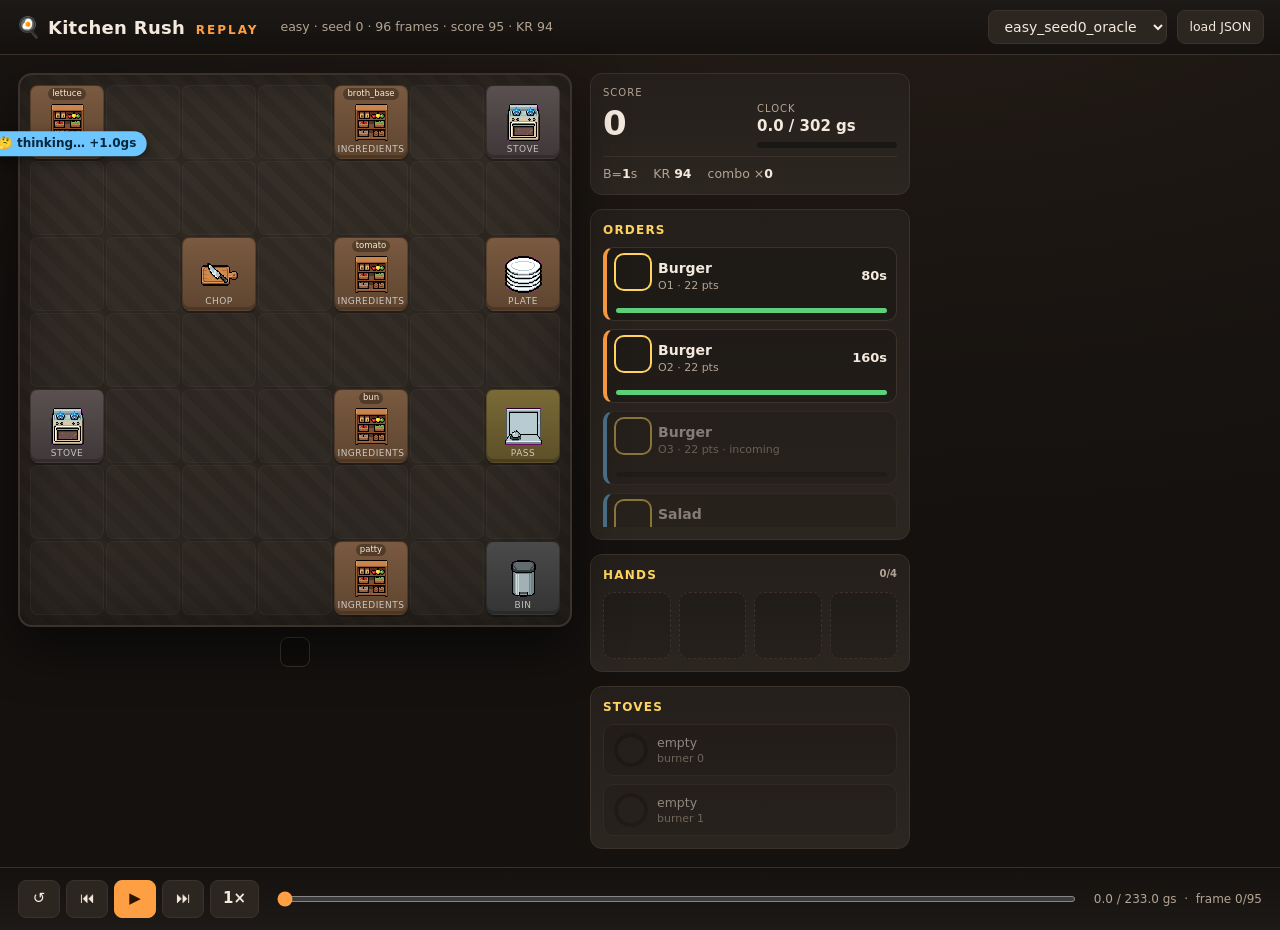
==== ui/index.html @ b2f9cc04 "Add pixel-art replay viewer + per-action recorder Recorder (engine/runner/report/cli): - opt-in per-" ====
<!DOCTYPE html>
<html lang="en">
<head>
<meta charset="utf-8" />
<meta name="viewport" content="width=device-width, initial-scale=1" />
<title>Kitchen Rush — Replay</title>
<link rel="stylesheet" href="styles.css" />
</head>
<body>
<div id="app">
  <!-- Top bar -------------------------------------------------------------- -->
  <header class="topbar">
    <div class="brand"><span class="logo">🍳</span> Kitchen&nbsp;Rush <span class="sub">replay</span></div>
    <div class="run-meta" id="runMeta">no run loaded</div>
    <div class="topbar-controls">
      <select id="runSelect" title="built-in replays"></select>
      <label class="filebtn">load JSON<input type="file" id="fileInput" accept=".json,application/json" hidden /></label>
    </div>
  </header>

  <main class="layout">
    <!-- Kitchen grid ----------------------------------------------------- -->
    <section class="stage-wrap">
      <div class="stage" id="stage">
        <div class="grid" id="grid"></div>
        <div class="fx-layer" id="fxLayer"></div>
        <div class="chef" id="chef"></div>
        <div class="think-bubble" id="thinkBubble" hidden>🤔 thinking… <b id="thinkAmt"></b></div>
      </div>
      <div class="caption" id="caption">&nbsp;</div>
    </section>

    <!-- Side panels ------------------------------------------------------ -->
    <aside class="panels">
      <div class="scorecard">
        <div class="score"><span class="k">score</span><b id="score">0</b><span class="delta" id="scoreDelta"></span></div>
        <div class="clockbox">
          <span class="k">clock</span>
          <b><span id="clock">0</span> / <span id="horizon">0</span> gs</b>
          <div class="clockbar"><i id="clockFill"></i></div>
        </div>
        <div class="meta-row">
          <span title="latency budget the deadlines were priced at">B=<b id="bbudget">–</b>s</span>
          <span title="normalized Kitchen Rush score for this run">KR <b id="krVal">–</b></span>
          <span title="combo streak">combo ×<b id="combo">0</b></span>
        </div>
      </div>

      <div class="panel">
        <h3>Orders</h3>
        <div class="tickets" id="tickets"></div>
      </div>

      <div class="panel">
        <h3>Hands <small id="handsFree"></small></h3>
        <div class="hands" id="hands"></div>
      </div>

      <div class="panel">
        <h3>Stoves</h3>
        <div class="burners" id="burners"></div>
      </div>
    </aside>
  </main>

  <!-- Transport -------------------------------------------------------------- -->
  <footer class="transport">
    <div class="buttons">
      <button id="btnRestart" title="restart (Home)">↺</button>
      <button id="btnStepBack" title="step back one action (←)">⏮</button>
      <button id="btnPlay" class="primary" title="play / pause (space)">▶</button>
      <button id="btnStepFwd" title="step forward one action (→)">⏭</button>
      <button id="btnSpeed" title="cycle speed">1×</button>
    </div>
    <input type="range" id="scrub" class="scrub" min="0" max="1000" value="0" />
    <div class="timelabel"><span id="tNow">0.0</span> / <span id="tEnd">0.0</span> gs &nbsp;·&nbsp; frame <span id="frameIdx">0</span>/<span id="frameTot">0</span></div>
  </footer>
</div>

<script src="sprites.js"></script>
<script src="app.js"></script>
</body>
</html>
---- ui/styles.css ----
/* Kitchen Rush replay — vanilla CSS. Warm "line-cook" theme, data-driven grid. */
:root {
  --bg: #14110f;
  --bg2: #1d1916;
  --panel: #241f1b;
  --panel2: #2c2620;
  --line: #3a322b;
  --ink: #f3e9dd;
  --muted: #b3a493;
  --accent: #ff9f43;     /* warm amber */
  --accent2: #ffd45e;
  --green: #5fd07a;
  --red: #ff6b6b;
  --blue: #6ec6ff;
  --floor: #2a241f;
  --floor2: #322b24;
  --station: #6b4f3a;
  --cell: 64px;          /* set per-run from JS */
  font-synthesis: none;
}

* { box-sizing: border-box; }
html, body { margin: 0; height: 100%; }
body {
  background: radial-gradient(1200px 600px at 70% -10%, #241c16, var(--bg)) fixed;
  color: var(--ink);
  font: 14px/1.4 ui-sans-serif, system-ui, -apple-system, "Segoe UI", Roboto, sans-serif;
}
#app { display: flex; flex-direction: column; min-height: 100vh; }

/* ---- top bar ---- */
.topbar {
  display: flex; align-items: center; gap: 16px;
  padding: 10px 16px; border-bottom: 1px solid var(--line);
  background: linear-gradient(var(--bg2), var(--bg));
}
.brand { font-weight: 800; font-size: 18px; letter-spacing: .3px; }
.brand .logo { font-size: 20px; }
.brand .sub { color: var(--accent); font-weight: 600; font-size: 12px; text-transform: uppercase; letter-spacing: 2px; margin-left: 4px; }
.run-meta { color: var(--muted); font-size: 12.5px; margin-left: 6px; }
.topbar-controls { margin-left: auto; display: flex; gap: 10px; align-items: center; }
select, .filebtn, button {
  background: var(--panel2); color: var(--ink); border: 1px solid var(--line);
  border-radius: 8px; padding: 7px 12px; font: inherit; cursor: pointer;
}
.filebtn { font-size: 12.5px; }
select:hover, .filebtn:hover, button:hover { border-color: var(--accent); }

/* ---- main layout ---- */
.layout { display: flex; gap: 18px; padding: 18px; align-items: flex-start; flex: 1; }
.stage-wrap { display: flex; flex-direction: column; align-items: center; gap: 10px; }
.stage {
  position: relative;
  background:
    repeating-linear-gradient(45deg, #00000018 0 10px, #00000000 10px 20px),
    linear-gradient(var(--floor2), var(--floor));
  border: 2px solid var(--line); border-radius: 14px; padding: 10px;
  box-shadow: 0 20px 50px #0008, inset 0 0 60px #0006;
}
.grid {
  display: grid;
  grid-template-columns: repeat(var(--n), var(--cell));
  grid-template-rows: repeat(var(--n), var(--cell));
  gap: 2px;
}
.tile {
  position: relative; border-radius: 8px;
  display: flex; flex-direction: column; align-items: center; justify-content: center;
  background: #ffffff06; border: 1px solid #ffffff08;
}
.tile.floor { background: #ffffff05; }
.tile.station {
  background: linear-gradient(#7a5a40, #5e4530);
  border: 1px solid #00000040; box-shadow: inset 0 -3px 0 #00000035, 0 2px 0 #00000040;
}
.tile.station.STOVE { background: linear-gradient(#5a5050, #3f3838); }
.tile.station.PASS { background: linear-gradient(#7a6a36, #5c4f28); }
.tile.station.BIN  { background: linear-gradient(#4a4a4a, #343434); }
.tile .kr-icon { font-size: calc(var(--cell) * .5); line-height: 1; }
.tile .label {
  position: absolute; bottom: 2px; font-size: 9px; color: #ffffffb0;
  text-transform: uppercase; letter-spacing: .5px; pointer-events: none;
}
.tile .ing-label {
  position: absolute; top: 2px; font-size: 8.5px; color: #ffe9c9; background: #00000050;
  padding: 0 4px; border-radius: 6px; max-width: 90%; overflow: hidden; text-overflow: ellipsis; white-space: nowrap;
}
.tile.burner-cell .burner-mini {
  position: absolute; inset: auto 3px 3px auto; font-size: 10px;
}

/* chef: outer box is positioned by JS-set transform; inner body does the walk-bob so the two
   transforms never fight. */
.chef {
  position: absolute; width: var(--cell); height: var(--cell); left: 0; top: 0;
  pointer-events: none; transition: transform .08s linear; z-index: 5;
  filter: drop-shadow(0 4px 2px #0007);
}
.chef-body {
  width: 100%; height: 100%; display: flex; align-items: center; justify-content: center;
  font-size: calc(var(--cell) * .62);
}
.chef.walking .chef-body { animation: bob .32s ease-in-out infinite; }
@keyframes bob { 50% { transform: translateY(-4px); } }
.chef-body .kr-icon { width: 100%; height: 100%; display: flex; align-items: center; justify-content: center; }
.chef-body .kr-icon img { width: 100%; height: 100%; object-fit: contain; }

/* held item composited onto the plate the carry-pose chef holds; the plate sits in a different
   spot per facing, so the anchor shifts to land the food on it (tuned against the carry sprites). */
.chef-hold {
  position: absolute; width: 36%; height: 36%;
  z-index: 6; pointer-events: none; filter: drop-shadow(0 2px 1px #0007);
}
.chef-hold .kr-icon { width: 100%; height: 100%; font-size: calc(var(--cell) * .26); }
.chef-hold .kr-icon img { width: 100%; height: 100%; object-fit: contain; }
.chef-hold .state-tag { display: none; }              /* keep the carried item clean at small size */
.chef-hold[data-facing="front"] { left: 54%; top: 34%; }
.chef-hold[data-facing="back"]  { left: 8%;  top: 34%; }
.chef-hold[data-facing="left"]  { left: 44%; top: 42%; }
.chef-hold[data-facing="right"] { left: 50%; top: 42%; }

.think-bubble {
  position: absolute; z-index: 6; background: var(--blue); color: #06283d;
  font-weight: 700; padding: 4px 10px; border-radius: 14px; font-size: 12px;
  box-shadow: 0 4px 12px #0007; transform: translate(-50%, -120%); white-space: nowrap;
  animation: pulse 1s ease-in-out infinite;
}
@keyframes pulse { 50% { transform: translate(-50%, -130%) scale(1.05); } }

.caption {
  min-height: 22px; font-size: 13px; color: var(--muted);
  background: #0003; border: 1px solid var(--line); border-radius: 8px;
  padding: 5px 12px; max-width: 90%; text-align: center;
}
.caption b { color: var(--ink); }
.caption.ok b { color: var(--green); }
.caption.bad { color: #ffb4b4; } .caption.bad b { color: var(--red); }

/* ---- side panels ---- */
.panels { width: 320px; display: flex; flex-direction: column; gap: 14px; }
.panel, .scorecard {
  background: linear-gradient(var(--panel), var(--panel2));
  border: 1px solid var(--line); border-radius: 12px; padding: 12px;
}
.panel h3 { margin: 0 0 8px; font-size: 12px; text-transform: uppercase; letter-spacing: 1.2px; color: var(--accent2); }
.panel h3 small { color: var(--muted); float: right; text-transform: none; letter-spacing: 0; }

.scorecard { display: grid; grid-template-columns: 1fr 1fr; gap: 8px 14px; align-items: end; }
.scorecard .k { display: block; font-size: 10px; text-transform: uppercase; letter-spacing: 1px; color: var(--muted); }
.score b { font-size: 34px; font-weight: 800; }
.score .delta { margin-left: 6px; font-weight: 700; color: var(--green); opacity: 0; }
.score .delta.show { animation: floatup 1s ease-out; }
@keyframes floatup { 0% { opacity: 1; transform: translateY(0); } 100% { opacity: 0; transform: translateY(-14px); } }
.clockbox b { font-size: 15px; font-variant-numeric: tabular-nums; }
.clockbar { height: 6px; background: #0005; border-radius: 4px; margin-top: 5px; overflow: hidden; }
.clockbar i { display: block; height: 100%; width: 0; background: linear-gradient(90deg, var(--accent2), var(--accent)); }
.meta-row { grid-column: 1 / -1; display: flex; gap: 16px; color: var(--muted); font-size: 12.5px; border-top: 1px solid var(--line); padding-top: 8px; }
.meta-row b { color: var(--ink); }

/* tickets */
.tickets { display: flex; flex-direction: column; gap: 8px; max-height: 280px; overflow-y: auto; }
.ticket {
  display: grid; grid-template-columns: auto 1fr auto; gap: 8px; align-items: center;
  background: #0003; border: 1px solid var(--line); border-left: 4px solid var(--muted);
  border-radius: 10px; padding: 7px 9px; transition: opacity .3s, border-color .3s;
}
.ticket .tk-icon { font-size: 30px; }
.ticket .tk-icon .kr-icon { font-size: 30px; }
.ticket .tk-main { min-width: 0; }
.ticket .tk-dish { font-weight: 700; text-transform: capitalize; }
.ticket .tk-id { color: var(--muted); font-size: 11px; }
.ticket .tk-time { text-align: right; font-variant-numeric: tabular-nums; font-weight: 700; font-size: 13px; }
.ticket .timebar { grid-column: 1 / -1; height: 5px; background: #0006; border-radius: 4px; overflow: hidden; margin-top: 2px; }
.ticket .timebar i { display: block; height: 100%; width: 100%; background: var(--green); transition: width .15s linear, background .3s; }
.ticket.pending { opacity: .45; border-left-color: var(--blue); }
.ticket.active { border-left-color: var(--accent); }
.ticket.warn   { border-left-color: var(--accent2); }
.ticket.urgent { border-left-color: var(--red); animation: shake .5s infinite; }
.ticket.served { border-left-color: var(--green); background: #1e3a241a; }
.ticket.served .tk-time::after { content: "✓ served"; color: var(--green); }
.ticket.served .tk-time { font-size: 11px; }
.ticket.expired { opacity: .5; border-left-color: var(--red); }
.ticket.expired .tk-dish { text-decoration: line-through; }
.ticket.expired .tk-time::after { content: "missed"; color: var(--red); }
.ticket.expired .tk-time { font-size: 11px; }
.ticket.served .tk-time, .ticket.expired .tk-time { color: transparent; }
@keyframes shake { 25% { transform: translateX(-2px);} 75% { transform: translateX(2px);} }

/* hands */
.hands { display: grid; grid-template-columns: repeat(4, 1fr); gap: 8px; }
.slot {
  aspect-ratio: 1; border-radius: 10px; border: 1.5px dashed var(--line);
  display: flex; align-items: center; justify-content: center; position: relative;
  background: #0002;
}
.slot.filled { border-style: solid; background: #ffffff08; }
.slot .kr-icon { font-size: 40px; }

/* burners */
.burners { display: flex; flex-direction: column; gap: 8px; }
.burner {
  display: grid; grid-template-columns: auto 1fr auto; gap: 9px; align-items: center;
  background: #0003; border: 1px solid var(--line); border-radius: 10px; padding: 8px 10px;
}
.burner .ring {
  width: 34px; height: 34px; border-radius: 50%;
  background: conic-gradient(var(--accent) 0deg, #0006 0deg);
  display: flex; align-items: center; justify-content: center; position: relative;
}
.burner .ring::after {
  content: ""; position: absolute; inset: 4px; border-radius: 50%; background: var(--panel);
}
.burner .ring .kr-icon { position: relative; z-index: 1; font-size: 16px; }
.burner.free { opacity: .5; }
.burner.ready .ring { background: conic-gradient(var(--green) 360deg, #0006 0deg); animation: pulse2 .8s infinite; }
.burner.burned .ring { background: #3a2222; }
.burner.burned { border-color: var(--red); }
@keyframes pulse2 { 50% { filter: brightness(1.3); } }
.burner .b-main { font-size: 12.5px; }
.burner .b-main .b-state { color: var(--muted); font-size: 11px; }
.burner .b-time { font-variant-numeric: tabular-nums; font-size: 12px; color: var(--muted); }
.burner.ready .b-time { color: var(--green); }
.burner.burned .b-time { color: var(--red); }

/* sprite images size to the container's font-size (so the same rules drive emoji AND sprites),
   and stay crisp when scaled (pixel art). Specific containers (chef) override width below. */
.kr-icon img { width: 1em; height: 1em; object-fit: contain; image-rendering: pixelated; image-rendering: crisp-edges; }

/* state rings on components */
.kr-icon { position: relative; display: inline-flex; align-items: center; justify-content: center; }
.kr-icon.ring-raw,
.kr-icon.ring-chopped,
.kr-icon.ring-cooked,
.kr-icon.ring-burned { border-radius: 50%; padding: 3px; }
.kr-icon.ring-chopped { box-shadow: 0 0 0 2px var(--green); }
.kr-icon.ring-cooked  { box-shadow: 0 0 0 2px var(--accent); }
.kr-icon.ring-burned  { box-shadow: 0 0 0 2px var(--red); filter: grayscale(.6) brightness(.6); }
.kr-icon .state-tag {
  position: absolute; right: -3px; bottom: -3px; font-size: 9px; font-style: normal;
  background: #000a; border-radius: 50%; width: 13px; height: 13px; display: flex;
  align-items: center; justify-content: center; line-height: 1;
}
.kr-icon.is-dish { box-shadow: 0 0 0 2px var(--accent2); border-radius: 8px; padding: 2px; }

/* fx floaters */
.fx-layer { position: absolute; inset: 10px; pointer-events: none; z-index: 7; }
.fx {
  position: absolute; transform: translate(-50%, -50%); font-weight: 800; font-size: 14px;
  text-shadow: 0 2px 6px #000; white-space: nowrap; animation: fxfloat 1.1s ease-out forwards;
}
.fx.good { color: var(--green); } .fx.bad { color: var(--red); }
.fx.info { color: var(--blue); } .fx.warn { color: var(--accent2); }
@keyframes fxfloat { 0% { opacity: 0; transform: translate(-50%, -50%) scale(.6);} 15% { opacity: 1; transform: translate(-50%,-90%) scale(1.1);} 100% { opacity: 0; transform: translate(-50%, -170%) scale(1);} }

/* ---- transport ---- */
.transport {
  display: flex; align-items: center; gap: 16px; padding: 12px 18px;
  border-top: 1px solid var(--line); background: linear-gradient(var(--bg), var(--bg2));
}
.transport .buttons { display: flex; gap: 6px; }
.transport button { width: 42px; height: 38px; padding: 0; font-size: 15px; display: inline-flex; align-items: center; justify-content: center; }
.transport button.primary { background: var(--accent); color: #2a1500; border-color: var(--accent); font-weight: 800; }
#btnSpeed { width: auto; padding: 0 12px; font-weight: 700; }
.scrub { flex: 1; accent-color: var(--accent); height: 6px; }
.timelabel { color: var(--muted); font-size: 12px; font-variant-numeric: tabular-nums; white-space: nowrap; }

@media (max-width: 880px) {
  .layout { flex-direction: column; align-items: center; }
  .panels { width: min(520px, 92vw); }
}
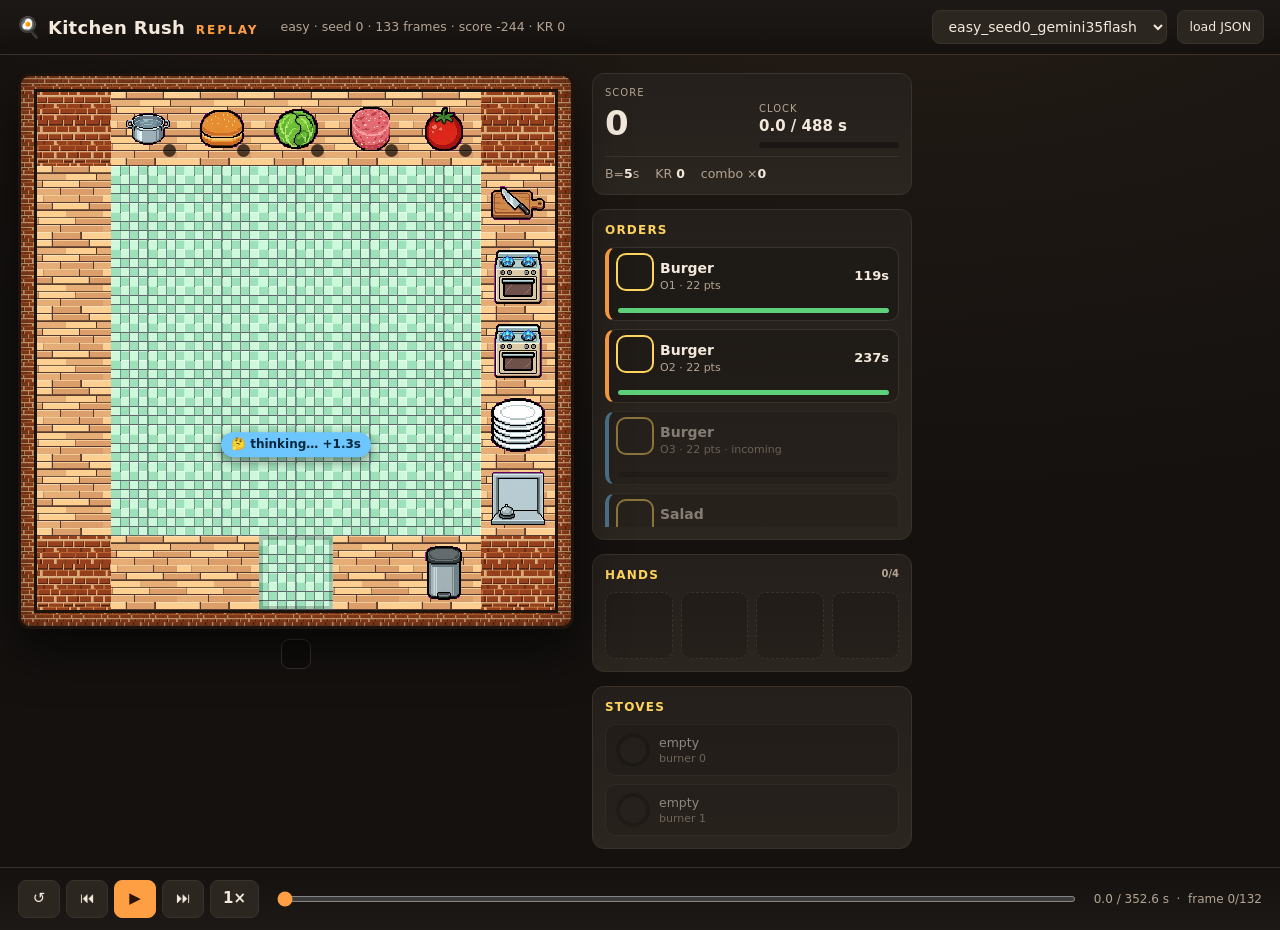
==== commit 1ec6886f: "Fixed kitchen layout, real-time playback, seconds, no-reasoning + replays Gameplay/engine: - procgen" ====
--- a/ui/index.html
+++ b/ui/index.html
@@ -36,7 +36,7 @@
         <div class="score"><span class="k">score</span><b id="score">0</b><span class="delta" id="scoreDelta"></span></div>
         <div class="clockbox">
           <span class="k">clock</span>
-          <b><span id="clock">0</span> / <span id="horizon">0</span> gs</b>
+          <b><span id="clock">0</span> / <span id="horizon">0</span> s</b>
           <div class="clockbar"><i id="clockFill"></i></div>
         </div>
         <div class="meta-row">
@@ -73,7 +73,7 @@
       <button id="btnSpeed" title="cycle speed">1×</button>
     </div>
     <input type="range" id="scrub" class="scrub" min="0" max="1000" value="0" />
-    <div class="timelabel"><span id="tNow">0.0</span> / <span id="tEnd">0.0</span> gs &nbsp;·&nbsp; frame <span id="frameIdx">0</span>/<span id="frameTot">0</span></div>
+    <div class="timelabel"><span id="tNow">0.0</span> / <span id="tEnd">0.0</span> s &nbsp;·&nbsp; frame <span id="frameIdx">0</span>/<span id="frameTot">0</span></div>
   </footer>
 </div>
 
--- a/ui/styles.css
+++ b/ui/styles.css
@@ -51,43 +51,30 @@
 .stage-wrap { display: flex; flex-direction: column; align-items: center; gap: 10px; }
 .stage {
   position: relative;
-  background:
-    repeating-linear-gradient(45deg, #00000018 0 10px, #00000000 10px 20px),
-    linear-gradient(var(--floor2), var(--floor));
-  border: 2px solid var(--line); border-radius: 14px; padding: 10px;
-  box-shadow: 0 20px 50px #0008, inset 0 0 60px #0006;
+  background: #5a3f2c;                 /* brick frame (overridden by the wall tile via JS) */
+  image-rendering: pixelated;
+  border: 3px solid #1c140d; border-radius: 12px; padding: 16px;
+  box-shadow: 0 20px 50px #0009, inset 0 0 40px #0007;
 }
 .grid {
   display: grid;
   grid-template-columns: repeat(var(--n), var(--cell));
   grid-template-rows: repeat(var(--n), var(--cell));
-  gap: 2px;
-}
+  gap: 0;
+  box-shadow: 0 0 0 3px #1c140d;       /* thin wall line where the frame meets the cells */
+}
+/* tiles abut edge-to-edge and use the generated textures (CSS colors are the fallback) */
 .tile {
-  position: relative; border-radius: 8px;
-  display: flex; flex-direction: column; align-items: center; justify-content: center;
-  background: #ffffff06; border: 1px solid #ffffff08;
-}
-.tile.floor { background: #ffffff05; }
-.tile.station {
-  background: linear-gradient(#7a5a40, #5e4530);
-  border: 1px solid #00000040; box-shadow: inset 0 -3px 0 #00000035, 0 2px 0 #00000040;
-}
-.tile.station.STOVE { background: linear-gradient(#5a5050, #3f3838); }
-.tile.station.PASS { background: linear-gradient(#7a6a36, #5c4f28); }
-.tile.station.BIN  { background: linear-gradient(#4a4a4a, #343434); }
-.tile .kr-icon { font-size: calc(var(--cell) * .5); line-height: 1; }
-.tile .label {
-  position: absolute; bottom: 2px; font-size: 9px; color: #ffffffb0;
-  text-transform: uppercase; letter-spacing: .5px; pointer-events: none;
-}
-.tile .ing-label {
-  position: absolute; top: 2px; font-size: 8.5px; color: #ffe9c9; background: #00000050;
-  padding: 0 4px; border-radius: 6px; max-width: 90%; overflow: hidden; text-overflow: ellipsis; white-space: nowrap;
-}
-.tile.burner-cell .burner-mini {
-  position: absolute; inset: auto 3px 3px auto; font-size: 10px;
-}
+  position: relative; display: flex; align-items: center; justify-content: center;
+  background-color: var(--floor); background-size: cover; background-position: center;
+  image-rendering: pixelated;
+}
+.tile.floor   { background-color: #5b6b4a; }
+.tile.counter { background-color: #7a5a3c; }
+.tile.wall    { background-color: #5a3f2c; }
+.tile.door    { background-color: #5b6b4a; box-shadow: inset 0 0 0 4px #00000035; }
+.tile.station .kr-icon { font-size: calc(var(--cell) * .74); line-height: 1; }
+.tile.station.ING .kr-icon { font-size: calc(var(--cell) * .6); }   /* the ingredient on the counter */
 
 /* chef: outer box is positioned by JS-set transform; inner body does the walk-bob so the two
    transforms never fight. */
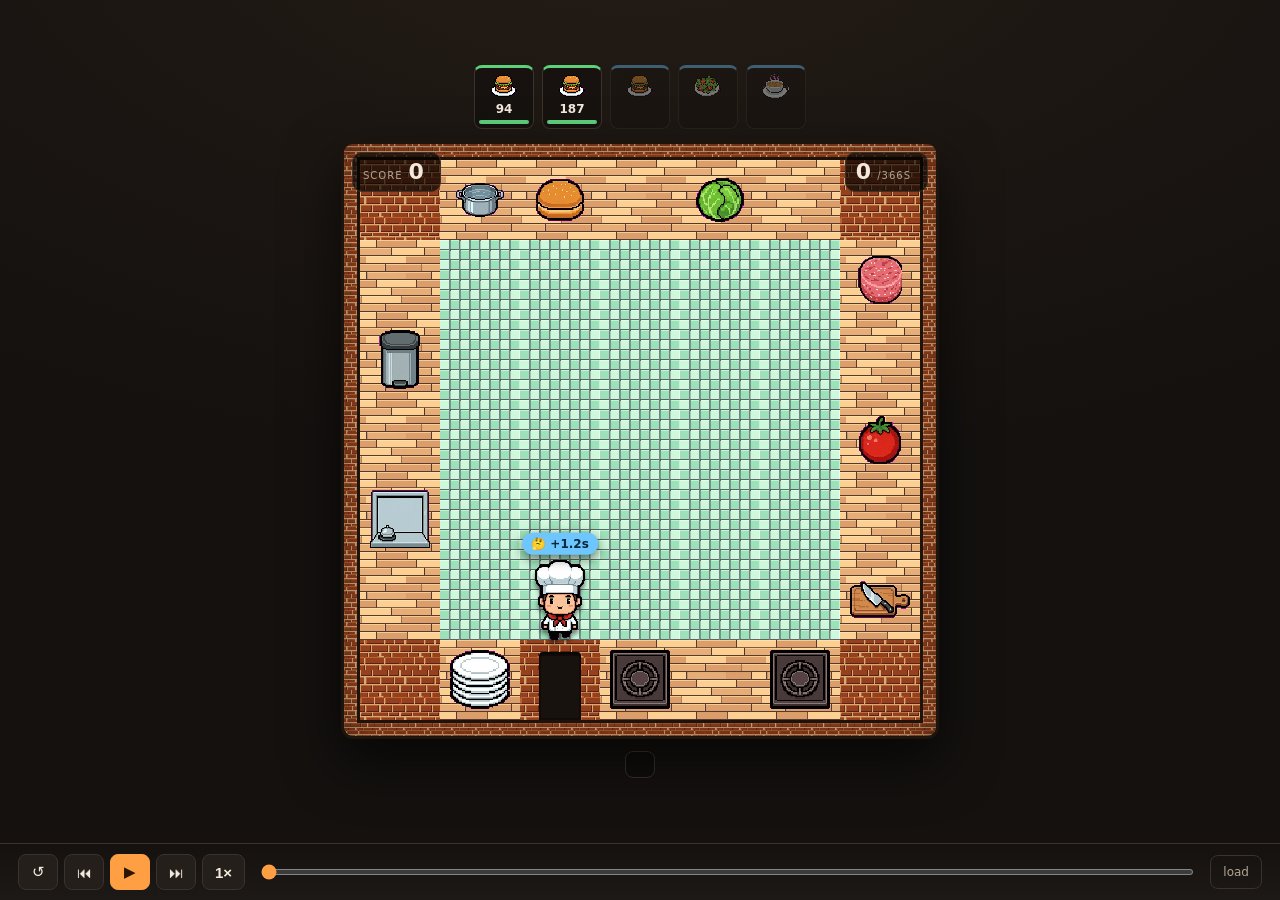
==== commit 7b1cbac8: "UI overhaul: lively kitchen — on-tile cooking, centered HUD, 4x movement Informed by parallel Opus +" ====
--- a/ui/index.html
+++ b/ui/index.html
@@ -4,80 +4,40 @@
 <meta charset="utf-8" />
 <meta name="viewport" content="width=device-width, initial-scale=1" />
 <title>Kitchen Rush — Replay</title>
-<link rel="stylesheet" href="styles.css" />
+<link rel="stylesheet" href="styles.css?v=2" />
 </head>
 <body>
 <div id="app">
-  <!-- Top bar -------------------------------------------------------------- -->
-  <header class="topbar">
-    <div class="brand"><span class="logo">🍳</span> Kitchen&nbsp;Rush <span class="sub">replay</span></div>
-    <div class="run-meta" id="runMeta">no run loaded</div>
-    <div class="topbar-controls">
-      <select id="runSelect" title="built-in replays"></select>
-      <label class="filebtn">load JSON<input type="file" id="fileInput" accept=".json,application/json" hidden /></label>
+  <main class="layout">
+    <!-- compact order rack (tickets at the pass) -->
+    <div class="orders-rack" id="orders"></div>
+
+    <!-- the kitchen, centered; score/time overlaid on its corners -->
+    <div class="stage" id="stage">
+      <div class="hud hud-left"><span class="k">score</span><b id="score">0</b><i class="delta" id="scoreDelta"></i></div>
+      <div class="hud hud-right"><b id="clock">0</b><span class="k">/<span id="horizon">0</span>s</span><i class="combo" id="combo"></i></div>
+      <div class="grid" id="grid"></div>
+      <div class="fx-layer" id="fxLayer"></div>
+      <div class="chef" id="chef"></div>
+      <div class="think-bubble" id="thinkBubble" hidden>🤔 <b id="thinkAmt"></b></div>
     </div>
-  </header>
-
-  <main class="layout">
-    <!-- Kitchen grid ----------------------------------------------------- -->
-    <section class="stage-wrap">
-      <div class="stage" id="stage">
-        <div class="grid" id="grid"></div>
-        <div class="fx-layer" id="fxLayer"></div>
-        <div class="chef" id="chef"></div>
-        <div class="think-bubble" id="thinkBubble" hidden>🤔 thinking… <b id="thinkAmt"></b></div>
-      </div>
-      <div class="caption" id="caption">&nbsp;</div>
-    </section>
-
-    <!-- Side panels ------------------------------------------------------ -->
-    <aside class="panels">
-      <div class="scorecard">
-        <div class="score"><span class="k">score</span><b id="score">0</b><span class="delta" id="scoreDelta"></span></div>
-        <div class="clockbox">
-          <span class="k">clock</span>
-          <b><span id="clock">0</span> / <span id="horizon">0</span> s</b>
-          <div class="clockbar"><i id="clockFill"></i></div>
-        </div>
-        <div class="meta-row">
-          <span title="latency budget the deadlines were priced at">B=<b id="bbudget">–</b>s</span>
-          <span title="normalized Kitchen Rush score for this run">KR <b id="krVal">–</b></span>
-          <span title="combo streak">combo ×<b id="combo">0</b></span>
-        </div>
-      </div>
-
-      <div class="panel">
-        <h3>Orders</h3>
-        <div class="tickets" id="tickets"></div>
-      </div>
-
-      <div class="panel">
-        <h3>Hands <small id="handsFree"></small></h3>
-        <div class="hands" id="hands"></div>
-      </div>
-
-      <div class="panel">
-        <h3>Stoves</h3>
-        <div class="burners" id="burners"></div>
-      </div>
-    </aside>
+    <div class="caption" id="caption">&nbsp;</div>
   </main>
 
-  <!-- Transport -------------------------------------------------------------- -->
   <footer class="transport">
     <div class="buttons">
       <button id="btnRestart" title="restart (Home)">↺</button>
-      <button id="btnStepBack" title="step back one action (←)">⏮</button>
+      <button id="btnStepBack" title="step back (←)">⏮</button>
       <button id="btnPlay" class="primary" title="play / pause (space)">▶</button>
-      <button id="btnStepFwd" title="step forward one action (→)">⏭</button>
+      <button id="btnStepFwd" title="step forward (→)">⏭</button>
       <button id="btnSpeed" title="cycle speed">1×</button>
     </div>
     <input type="range" id="scrub" class="scrub" min="0" max="1000" value="0" />
-    <div class="timelabel"><span id="tNow">0.0</span> / <span id="tEnd">0.0</span> s &nbsp;·&nbsp; frame <span id="frameIdx">0</span>/<span id="frameTot">0</span></div>
+    <label class="filebtn" title="load a replay JSON">load<input type="file" id="fileInput" accept=".json,application/json" hidden /></label>
   </footer>
 </div>
 
-<script src="sprites.js"></script>
-<script src="app.js"></script>
+<script src="sprites.js?v=2"></script>
+<script src="app.js?v=2"></script>
 </body>
 </html>
--- a/ui/styles.css
+++ b/ui/styles.css
@@ -1,257 +1,174 @@
-/* Kitchen Rush replay — vanilla CSS. Warm "line-cook" theme, data-driven grid. */
+/* Kitchen Rush replay — vanilla CSS. Centered walled kitchen; state lives on the board. */
 :root {
-  --bg: #14110f;
-  --bg2: #1d1916;
-  --panel: #241f1b;
-  --panel2: #2c2620;
-  --line: #3a322b;
-  --ink: #f3e9dd;
-  --muted: #b3a493;
-  --accent: #ff9f43;     /* warm amber */
-  --accent2: #ffd45e;
-  --green: #5fd07a;
-  --red: #ff6b6b;
-  --blue: #6ec6ff;
-  --floor: #2a241f;
-  --floor2: #322b24;
-  --station: #6b4f3a;
-  --cell: 64px;          /* set per-run from JS */
+  --bg: #14110f; --bg2: #1d1916; --panel: #241f1b; --line: #3a322b;
+  --ink: #f3e9dd; --muted: #b3a493;
+  --accent: #ff9f43; --accent2: #ffd45e; --green: #5fd07a; --red: #ff6b6b; --blue: #6ec6ff;
+  --floor: #5b6b4a; --cell: 64px;
   font-synthesis: none;
 }
-
 * { box-sizing: border-box; }
 html, body { margin: 0; height: 100%; }
 body {
-  background: radial-gradient(1200px 600px at 70% -10%, #241c16, var(--bg)) fixed;
-  color: var(--ink);
-  font: 14px/1.4 ui-sans-serif, system-ui, -apple-system, "Segoe UI", Roboto, sans-serif;
+  background: radial-gradient(1100px 560px at 50% -10%, #241c16, var(--bg)) fixed;
+  color: var(--ink); font: 14px/1.4 ui-sans-serif, system-ui, -apple-system, "Segoe UI", Roboto, sans-serif;
 }
-#app { display: flex; flex-direction: column; min-height: 100vh; }
+#app { min-height: 100vh; display: flex; flex-direction: column; }
 
-/* ---- top bar ---- */
-.topbar {
-  display: flex; align-items: center; gap: 16px;
-  padding: 10px 16px; border-bottom: 1px solid var(--line);
-  background: linear-gradient(var(--bg2), var(--bg));
+/* centered kitchen column */
+.layout { flex: 1; display: flex; flex-direction: column; align-items: center; justify-content: center; gap: 12px; padding: 18px; }
+
+/* ---- compact order rack ---- */
+.orders-rack { display: flex; gap: 8px; justify-content: center; flex-wrap: wrap; max-width: 70vw; min-height: 56px; }
+.ticket {
+  width: 60px; background: #0004; border: 1px solid var(--line); border-top: 3px solid var(--muted);
+  border-radius: 8px; padding: 5px 4px 4px; display: flex; flex-direction: column; align-items: center; gap: 2px;
+  transition: opacity .3s, border-color .3s;
 }
-.brand { font-weight: 800; font-size: 18px; letter-spacing: .3px; }
-.brand .logo { font-size: 20px; }
-.brand .sub { color: var(--accent); font-weight: 600; font-size: 12px; text-transform: uppercase; letter-spacing: 2px; margin-left: 4px; }
-.run-meta { color: var(--muted); font-size: 12.5px; margin-left: 6px; }
-.topbar-controls { margin-left: auto; display: flex; gap: 10px; align-items: center; }
-select, .filebtn, button {
-  background: var(--panel2); color: var(--ink); border: 1px solid var(--line);
-  border-radius: 8px; padding: 7px 12px; font: inherit; cursor: pointer;
-}
-.filebtn { font-size: 12.5px; }
-select:hover, .filebtn:hover, button:hover { border-color: var(--accent); }
+.ticket .kr-icon { font-size: 26px; }
+.ticket .tk-t { font-size: 12px; font-weight: 700; font-variant-numeric: tabular-nums; min-height: 14px; }
+.ticket .tk-bar { width: 100%; height: 4px; border-radius: 3px; background: var(--green); transition: width .2s linear; }
+.ticket.pending { opacity: .4; border-top-color: var(--blue); }
+.ticket.ok { border-top-color: var(--green); }
+.ticket.warn { border-top-color: var(--accent2); }
+.ticket.urgent { border-top-color: var(--red); animation: shake .5s infinite; }
+.ticket.served { border-top-color: var(--green); opacity: .5; }
+.ticket.served .tk-t::after { content: "✓"; color: var(--green); }
+.ticket.expired { border-top-color: var(--red); opacity: .4; }
+.ticket.expired .kr-icon { filter: grayscale(1); }
+@keyframes shake { 25% { transform: translateX(-2px);} 75% { transform: translateX(2px);} }
 
-/* ---- main layout ---- */
-.layout { display: flex; gap: 18px; padding: 18px; align-items: flex-start; flex: 1; }
-.stage-wrap { display: flex; flex-direction: column; align-items: center; gap: 10px; }
+/* ---- the kitchen ---- */
 .stage {
-  position: relative;
-  background: #5a3f2c;                 /* brick frame (overridden by the wall tile via JS) */
-  image-rendering: pixelated;
+  position: relative; background: #5a3f2c; image-rendering: pixelated;
   border: 3px solid #1c140d; border-radius: 12px; padding: 16px;
-  box-shadow: 0 20px 50px #0009, inset 0 0 40px #0007;
+  box-shadow: 0 22px 55px #0009, inset 0 0 40px #0007;
 }
 .grid {
-  display: grid;
+  display: grid; gap: 0;
   grid-template-columns: repeat(var(--n), var(--cell));
   grid-template-rows: repeat(var(--n), var(--cell));
-  gap: 0;
-  box-shadow: 0 0 0 3px #1c140d;       /* thin wall line where the frame meets the cells */
+  box-shadow: 0 0 0 3px #1c140d;
 }
-/* tiles abut edge-to-edge and use the generated textures (CSS colors are the fallback) */
 .tile {
   position: relative; display: flex; align-items: center; justify-content: center;
-  background-color: var(--floor); background-size: cover; background-position: center;
-  image-rendering: pixelated;
+  background-color: var(--floor); background-size: cover; background-position: center; image-rendering: pixelated;
 }
-.tile.floor   { background-color: #5b6b4a; }
+.tile.floor { background-color: #5b6b4a; }
 .tile.counter { background-color: #7a5a3c; }
-.tile.wall    { background-color: #5a3f2c; }
-.tile.door    { background-color: #5b6b4a; box-shadow: inset 0 0 0 4px #00000035; }
-.tile.station .kr-icon { font-size: calc(var(--cell) * .74); line-height: 1; }
-.tile.station.ING .kr-icon { font-size: calc(var(--cell) * .6); }   /* the ingredient on the counter */
+.tile.wall { background-color: #5a3f2c; }
+.tile.station .kr-icon { font-size: calc(var(--cell) * .74); line-height: 1; z-index: 1; }
+.tile.station.ING .kr-icon { font-size: calc(var(--cell) * .6); }
+/* doorway: a dark threshold cut into the wall (NOT floor-green) */
+.tile.door::after {
+  content: ""; position: absolute; inset: 16% 24% 0; background: #18120e;
+  border-radius: 4px 4px 0 0; box-shadow: inset 0 4px 0 #0007, inset 0 0 0 2px #00000050;
+}
 
-/* chef: outer box is positioned by JS-set transform; inner body does the walk-bob so the two
-   transforms never fight. */
+/* cooking shown ON the stove tile */
+.stove-fx { position: absolute; inset: 0; display: flex; align-items: center; justify-content: center; pointer-events: none; }
+.stove-fx .kr-icon { font-size: calc(var(--cell) * .5); z-index: 2; }
+.stove-fx .state-tag { display: none; }
+.stove-fx .flame {
+  position: absolute; bottom: 4%; font-size: calc(var(--cell) * .34); z-index: 1;
+  filter: drop-shadow(0 0 4px #ff8a2e); animation: flick .45s ease-in-out infinite alternate;
+}
+.stove-fx .flame img { width: 1em; height: 1em; }
+.stove-fx .cook-ring {
+  position: absolute; inset: 6%; border-radius: 50%; z-index: 0; opacity: .9;
+  -webkit-mask: radial-gradient(transparent 56%, #000 59%); mask: radial-gradient(transparent 56%, #000 59%);
+}
+@keyframes flick { from { transform: scale(1) translateY(0); } to { transform: scale(1.14) translateY(-1px); } }
+.tile.station.STOVE.ready::after {
+  content: ""; position: absolute; inset: 0; border-radius: 4px; pointer-events: none;
+  box-shadow: inset 0 0 14px 4px hsl(calc(120 - var(--burn, 0) * 120) 80% 55% / .6);
+  animation: pulse2 .7s infinite;
+}
+.tile.station.STOVE.burned { filter: grayscale(.7) brightness(.6); }
+@keyframes pulse2 { 50% { filter: brightness(1.35); } }
+
+/* ---- HUD overlays on the kitchen corners ---- */
+.hud {
+  position: absolute; top: 8px; z-index: 8; background: #000000aa; border: 1px solid var(--line);
+  border-radius: 10px; padding: 4px 10px; display: flex; align-items: baseline; gap: 6px;
+}
+.hud-left { left: 8px; } .hud-right { right: 8px; }
+.hud .k { font-size: 10px; color: var(--muted); text-transform: uppercase; letter-spacing: 1px; }
+.hud b { font-size: 22px; font-weight: 800; font-variant-numeric: tabular-nums; }
+.hud .delta { font-weight: 700; opacity: 0; font-size: 14px; font-style: normal; }
+.hud .delta.show { animation: floatup 1s ease-out; }
+.hud .combo { color: var(--accent2); font-weight: 800; font-size: 13px; font-style: normal; }
+@keyframes floatup { 0% { opacity: 1; transform: translateY(0);} 100% { opacity: 0; transform: translateY(-14px);} }
+
+/* ---- chef ---- */
 .chef {
   position: absolute; width: var(--cell); height: var(--cell); left: 0; top: 0;
-  pointer-events: none; transition: transform .08s linear; z-index: 5;
-  filter: drop-shadow(0 4px 2px #0007);
+  pointer-events: none; transition: transform .07s linear; z-index: 5; filter: drop-shadow(0 4px 2px #0007);
 }
-.chef-body {
-  width: 100%; height: 100%; display: flex; align-items: center; justify-content: center;
-  font-size: calc(var(--cell) * .62);
-}
-.chef.walking .chef-body { animation: bob .32s ease-in-out infinite; }
-@keyframes bob { 50% { transform: translateY(-4px); } }
+.chef-body { width: 100%; height: 100%; display: flex; align-items: center; justify-content: center; font-size: calc(var(--cell) * .62); }
 .chef-body .kr-icon { width: 100%; height: 100%; display: flex; align-items: center; justify-content: center; }
 .chef-body .kr-icon img { width: 100%; height: 100%; object-fit: contain; }
+.chef.idle .chef-body { animation: breathe 2.4s ease-in-out infinite; }
+.chef.walking .chef-body { animation: bob .3s ease-in-out infinite; }
+.chef.working .chef-body { animation: work .3s ease-in-out 2; }
+@keyframes bob { 50% { transform: translateY(-4px); } }
+@keyframes breathe { 50% { transform: translateY(-2px) scale(1.02); } }
+@keyframes work { 50% { transform: translateY(3px) rotate(-3deg); } }
 
-/* held item composited onto the plate the carry-pose chef holds; the plate sits in a different
-   spot per facing, so the anchor shifts to land the food on it (tuned against the carry sprites). */
 .chef-hold {
-  position: absolute; width: 36%; height: 36%;
-  z-index: 6; pointer-events: none; filter: drop-shadow(0 2px 1px #0007);
+  position: absolute; width: 38%; height: 38%; z-index: 6; pointer-events: none;
+  display: flex; align-items: center; justify-content: center; filter: drop-shadow(0 2px 1px #0007);
 }
 .chef-hold .kr-icon { width: 100%; height: 100%; font-size: calc(var(--cell) * .26); }
 .chef-hold .kr-icon img { width: 100%; height: 100%; object-fit: contain; }
-.chef-hold .state-tag { display: none; }              /* keep the carried item clean at small size */
+.chef-hold .state-tag { display: none; }
+.chef-hold.multi { flex-wrap: wrap; gap: 0; }
+.chef-hold.multi .kr-icon { width: 50%; height: 50%; font-size: calc(var(--cell) * .16); }
 .chef-hold[data-facing="front"] { left: 54%; top: 34%; }
-.chef-hold[data-facing="back"]  { left: 8%;  top: 34%; }
-.chef-hold[data-facing="left"]  { left: 44%; top: 42%; }
+.chef-hold[data-facing="back"] { left: 8%; top: 34%; }
+.chef-hold[data-facing="left"] { left: 44%; top: 42%; }
 .chef-hold[data-facing="right"] { left: 50%; top: 42%; }
 
 .think-bubble {
-  position: absolute; z-index: 6; background: var(--blue); color: #06283d;
-  font-weight: 700; padding: 4px 10px; border-radius: 14px; font-size: 12px;
-  box-shadow: 0 4px 12px #0007; transform: translate(-50%, -120%); white-space: nowrap;
-  animation: pulse 1s ease-in-out infinite;
+  position: absolute; z-index: 9; background: var(--blue); color: #06283d; font-weight: 800;
+  padding: 3px 9px; border-radius: 12px; font-size: 12px; box-shadow: 0 4px 12px #0008;
+  transform: translate(-50%, -120%); white-space: nowrap; animation: pulse 1s ease-in-out infinite;
 }
-@keyframes pulse { 50% { transform: translate(-50%, -130%) scale(1.05); } }
+@keyframes pulse { 50% { transform: translate(-50%, -128%) scale(1.05); } }
 
 .caption {
-  min-height: 22px; font-size: 13px; color: var(--muted);
-  background: #0003; border: 1px solid var(--line); border-radius: 8px;
-  padding: 5px 12px; max-width: 90%; text-align: center;
+  min-height: 20px; font-size: 12.5px; color: var(--muted); background: #0003;
+  border: 1px solid var(--line); border-radius: 8px; padding: 4px 12px; max-width: 70vw; text-align: center;
 }
-.caption b { color: var(--ink); }
-.caption.ok b { color: var(--green); }
+.caption b { color: var(--ink); } .caption.ok b { color: var(--green); }
 .caption.bad { color: #ffb4b4; } .caption.bad b { color: var(--red); }
 
-/* ---- side panels ---- */
-.panels { width: 320px; display: flex; flex-direction: column; gap: 14px; }
-.panel, .scorecard {
-  background: linear-gradient(var(--panel), var(--panel2));
-  border: 1px solid var(--line); border-radius: 12px; padding: 12px;
-}
-.panel h3 { margin: 0 0 8px; font-size: 12px; text-transform: uppercase; letter-spacing: 1.2px; color: var(--accent2); }
-.panel h3 small { color: var(--muted); float: right; text-transform: none; letter-spacing: 0; }
+/* component state rings (used in the order rack + chef carry) */
+.kr-icon { position: relative; display: inline-flex; align-items: center; justify-content: center; }
+.kr-icon img { width: 1em; height: 1em; object-fit: contain; image-rendering: pixelated; image-rendering: crisp-edges; }
+.kr-icon.ring-chopped { box-shadow: 0 0 0 2px var(--green); border-radius: 50%; }
+.kr-icon.ring-cooked { box-shadow: 0 0 0 2px var(--accent); border-radius: 50%; }
+.kr-icon.ring-burned { box-shadow: 0 0 0 2px var(--red); border-radius: 50%; filter: grayscale(.6) brightness(.6); }
+.kr-icon.is-dish { border-radius: 6px; }
 
-.scorecard { display: grid; grid-template-columns: 1fr 1fr; gap: 8px 14px; align-items: end; }
-.scorecard .k { display: block; font-size: 10px; text-transform: uppercase; letter-spacing: 1px; color: var(--muted); }
-.score b { font-size: 34px; font-weight: 800; }
-.score .delta { margin-left: 6px; font-weight: 700; color: var(--green); opacity: 0; }
-.score .delta.show { animation: floatup 1s ease-out; }
-@keyframes floatup { 0% { opacity: 1; transform: translateY(0); } 100% { opacity: 0; transform: translateY(-14px); } }
-.clockbox b { font-size: 15px; font-variant-numeric: tabular-nums; }
-.clockbar { height: 6px; background: #0005; border-radius: 4px; margin-top: 5px; overflow: hidden; }
-.clockbar i { display: block; height: 100%; width: 0; background: linear-gradient(90deg, var(--accent2), var(--accent)); }
-.meta-row { grid-column: 1 / -1; display: flex; gap: 16px; color: var(--muted); font-size: 12.5px; border-top: 1px solid var(--line); padding-top: 8px; }
-.meta-row b { color: var(--ink); }
-
-/* tickets */
-.tickets { display: flex; flex-direction: column; gap: 8px; max-height: 280px; overflow-y: auto; }
-.ticket {
-  display: grid; grid-template-columns: auto 1fr auto; gap: 8px; align-items: center;
-  background: #0003; border: 1px solid var(--line); border-left: 4px solid var(--muted);
-  border-radius: 10px; padding: 7px 9px; transition: opacity .3s, border-color .3s;
-}
-.ticket .tk-icon { font-size: 30px; }
-.ticket .tk-icon .kr-icon { font-size: 30px; }
-.ticket .tk-main { min-width: 0; }
-.ticket .tk-dish { font-weight: 700; text-transform: capitalize; }
-.ticket .tk-id { color: var(--muted); font-size: 11px; }
-.ticket .tk-time { text-align: right; font-variant-numeric: tabular-nums; font-weight: 700; font-size: 13px; }
-.ticket .timebar { grid-column: 1 / -1; height: 5px; background: #0006; border-radius: 4px; overflow: hidden; margin-top: 2px; }
-.ticket .timebar i { display: block; height: 100%; width: 100%; background: var(--green); transition: width .15s linear, background .3s; }
-.ticket.pending { opacity: .45; border-left-color: var(--blue); }
-.ticket.active { border-left-color: var(--accent); }
-.ticket.warn   { border-left-color: var(--accent2); }
-.ticket.urgent { border-left-color: var(--red); animation: shake .5s infinite; }
-.ticket.served { border-left-color: var(--green); background: #1e3a241a; }
-.ticket.served .tk-time::after { content: "✓ served"; color: var(--green); }
-.ticket.served .tk-time { font-size: 11px; }
-.ticket.expired { opacity: .5; border-left-color: var(--red); }
-.ticket.expired .tk-dish { text-decoration: line-through; }
-.ticket.expired .tk-time::after { content: "missed"; color: var(--red); }
-.ticket.expired .tk-time { font-size: 11px; }
-.ticket.served .tk-time, .ticket.expired .tk-time { color: transparent; }
-@keyframes shake { 25% { transform: translateX(-2px);} 75% { transform: translateX(2px);} }
-
-/* hands */
-.hands { display: grid; grid-template-columns: repeat(4, 1fr); gap: 8px; }
-.slot {
-  aspect-ratio: 1; border-radius: 10px; border: 1.5px dashed var(--line);
-  display: flex; align-items: center; justify-content: center; position: relative;
-  background: #0002;
-}
-.slot.filled { border-style: solid; background: #ffffff08; }
-.slot .kr-icon { font-size: 40px; }
-
-/* burners */
-.burners { display: flex; flex-direction: column; gap: 8px; }
-.burner {
-  display: grid; grid-template-columns: auto 1fr auto; gap: 9px; align-items: center;
-  background: #0003; border: 1px solid var(--line); border-radius: 10px; padding: 8px 10px;
-}
-.burner .ring {
-  width: 34px; height: 34px; border-radius: 50%;
-  background: conic-gradient(var(--accent) 0deg, #0006 0deg);
-  display: flex; align-items: center; justify-content: center; position: relative;
-}
-.burner .ring::after {
-  content: ""; position: absolute; inset: 4px; border-radius: 50%; background: var(--panel);
-}
-.burner .ring .kr-icon { position: relative; z-index: 1; font-size: 16px; }
-.burner.free { opacity: .5; }
-.burner.ready .ring { background: conic-gradient(var(--green) 360deg, #0006 0deg); animation: pulse2 .8s infinite; }
-.burner.burned .ring { background: #3a2222; }
-.burner.burned { border-color: var(--red); }
-@keyframes pulse2 { 50% { filter: brightness(1.3); } }
-.burner .b-main { font-size: 12.5px; }
-.burner .b-main .b-state { color: var(--muted); font-size: 11px; }
-.burner .b-time { font-variant-numeric: tabular-nums; font-size: 12px; color: var(--muted); }
-.burner.ready .b-time { color: var(--green); }
-.burner.burned .b-time { color: var(--red); }
-
-/* sprite images size to the container's font-size (so the same rules drive emoji AND sprites),
-   and stay crisp when scaled (pixel art). Specific containers (chef) override width below. */
-.kr-icon img { width: 1em; height: 1em; object-fit: contain; image-rendering: pixelated; image-rendering: crisp-edges; }
-
-/* state rings on components */
-.kr-icon { position: relative; display: inline-flex; align-items: center; justify-content: center; }
-.kr-icon.ring-raw,
-.kr-icon.ring-chopped,
-.kr-icon.ring-cooked,
-.kr-icon.ring-burned { border-radius: 50%; padding: 3px; }
-.kr-icon.ring-chopped { box-shadow: 0 0 0 2px var(--green); }
-.kr-icon.ring-cooked  { box-shadow: 0 0 0 2px var(--accent); }
-.kr-icon.ring-burned  { box-shadow: 0 0 0 2px var(--red); filter: grayscale(.6) brightness(.6); }
-.kr-icon .state-tag {
-  position: absolute; right: -3px; bottom: -3px; font-size: 9px; font-style: normal;
-  background: #000a; border-radius: 50%; width: 13px; height: 13px; display: flex;
-  align-items: center; justify-content: center; line-height: 1;
-}
-.kr-icon.is-dish { box-shadow: 0 0 0 2px var(--accent2); border-radius: 8px; padding: 2px; }
-
-/* fx floaters */
-.fx-layer { position: absolute; inset: 10px; pointer-events: none; z-index: 7; }
-.fx {
-  position: absolute; transform: translate(-50%, -50%); font-weight: 800; font-size: 14px;
-  text-shadow: 0 2px 6px #000; white-space: nowrap; animation: fxfloat 1.1s ease-out forwards;
-}
-.fx.good { color: var(--green); } .fx.bad { color: var(--red); }
-.fx.info { color: var(--blue); } .fx.warn { color: var(--accent2); }
-@keyframes fxfloat { 0% { opacity: 0; transform: translate(-50%, -50%) scale(.6);} 15% { opacity: 1; transform: translate(-50%,-90%) scale(1.1);} 100% { opacity: 0; transform: translate(-50%, -170%) scale(1);} }
+/* ---- fx floaters ---- */
+.fx-layer { position: absolute; inset: 16px; pointer-events: none; z-index: 7; }
+.fx { position: absolute; transform: translate(-50%, -50%); font-weight: 800; font-size: 14px; text-shadow: 0 2px 6px #000; white-space: nowrap; animation: fxfloat 1.1s ease-out forwards; }
+.fx.good { color: var(--green); } .fx.bad { color: var(--red); } .fx.info { color: var(--blue); }
+.fx-sprite { font-size: calc(var(--cell) * .4); }
+.fx-sprite .kr-icon { font-size: inherit; }
+.fx-sprite.smoke { animation: smoke 1s ease-out forwards; }
+.fx-sprite.steam { animation: steam 1s ease-out forwards; opacity: .85; }
+@keyframes fxfloat { 0% { opacity: 0; transform: translate(-50%, -50%) scale(.6);} 15% { opacity: 1; transform: translate(-50%,-90%) scale(1.1);} 100% { opacity: 0; transform: translate(-50%,-170%) scale(1);} }
+@keyframes smoke { 0% { opacity: 0; transform: translate(-50%,-40%) scale(.5);} 25% { opacity: .9;} 100% { opacity: 0; transform: translate(-50%,-150%) scale(1.4);} }
+@keyframes steam { 0% { opacity: 0; transform: translate(-50%,-40%) scale(.4);} 30% { opacity: .85;} 100% { opacity: 0; transform: translate(-50%,-130%) scale(1);} }
 
 /* ---- transport ---- */
-.transport {
-  display: flex; align-items: center; gap: 16px; padding: 12px 18px;
-  border-top: 1px solid var(--line); background: linear-gradient(var(--bg), var(--bg2));
-}
+.transport { display: flex; align-items: center; gap: 14px; padding: 10px 18px; border-top: 1px solid var(--line); background: linear-gradient(var(--bg), var(--bg2)); }
 .transport .buttons { display: flex; gap: 6px; }
-.transport button { width: 42px; height: 38px; padding: 0; font-size: 15px; display: inline-flex; align-items: center; justify-content: center; }
+.transport button { width: 40px; height: 36px; padding: 0; font-size: 15px; display: inline-flex; align-items: center; justify-content: center; background: var(--panel); color: var(--ink); border: 1px solid var(--line); border-radius: 8px; cursor: pointer; }
+.transport button:hover { border-color: var(--accent); }
 .transport button.primary { background: var(--accent); color: #2a1500; border-color: var(--accent); font-weight: 800; }
 #btnSpeed { width: auto; padding: 0 12px; font-weight: 700; }
 .scrub { flex: 1; accent-color: var(--accent); height: 6px; }
-.timelabel { color: var(--muted); font-size: 12px; font-variant-numeric: tabular-nums; white-space: nowrap; }
-
-@media (max-width: 880px) {
-  .layout { flex-direction: column; align-items: center; }
-  .panels { width: min(520px, 92vw); }
-}
+.filebtn { font-size: 12px; color: var(--muted); border: 1px solid var(--line); border-radius: 8px; padding: 8px 12px; cursor: pointer; }
+.filebtn:hover { border-color: var(--accent); color: var(--ink); }
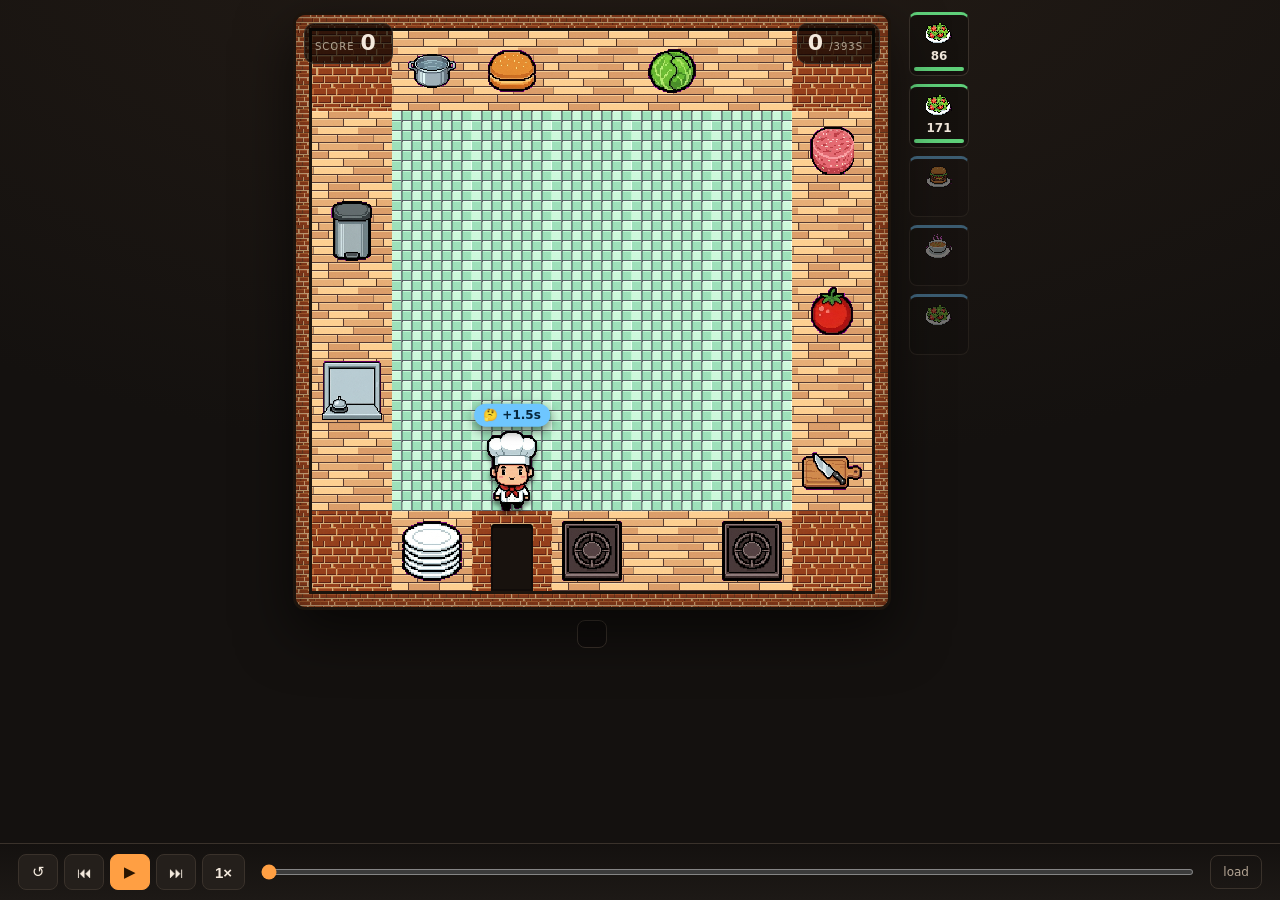
==== commit 938f2bed: "Tune baseline (movement + penalties), sync RULES.md, orders rail Calibration (3 worktree experiments" ====
--- a/ui/index.html
+++ b/ui/index.html
@@ -4,15 +4,13 @@
 <meta charset="utf-8" />
 <meta name="viewport" content="width=device-width, initial-scale=1" />
 <title>Kitchen Rush — Replay</title>
-<link rel="stylesheet" href="styles.css?v=2" />
+<link rel="stylesheet" href="styles.css?v=4" />
 </head>
 <body>
 <div id="app">
   <main class="layout">
-    <!-- compact order rack (tickets at the pass) -->
-    <div class="orders-rack" id="orders"></div>
-
-    <!-- the kitchen, centered; score/time overlaid on its corners -->
+    <div class="stage-col">
+    <!-- the kitchen; score/time overlaid on its corners -->
     <div class="stage" id="stage">
       <div class="hud hud-left"><span class="k">score</span><b id="score">0</b><i class="delta" id="scoreDelta"></i></div>
       <div class="hud hud-right"><b id="clock">0</b><span class="k">/<span id="horizon">0</span>s</span><i class="combo" id="combo"></i></div>
@@ -22,6 +20,9 @@
       <div class="think-bubble" id="thinkBubble" hidden>🤔 <b id="thinkAmt"></b></div>
     </div>
     <div class="caption" id="caption">&nbsp;</div>
+    </div>
+    <!-- order rack to the right of the kitchen -->
+    <div class="orders-rack" id="orders"></div>
   </main>
 
   <footer class="transport">
@@ -37,7 +38,7 @@
   </footer>
 </div>
 
-<script src="sprites.js?v=2"></script>
-<script src="app.js?v=2"></script>
+<script src="sprites.js?v=4"></script>
+<script src="app.js?v=4"></script>
 </body>
 </html>
--- a/ui/styles.css
+++ b/ui/styles.css
@@ -14,11 +14,12 @@
 }
 #app { min-height: 100vh; display: flex; flex-direction: column; }
 
-/* centered kitchen column */
-.layout { flex: 1; display: flex; flex-direction: column; align-items: center; justify-content: center; gap: 12px; padding: 18px; }
+/* kitchen + a vertical order rail on its right, top-aligned so the transport stays on-screen */
+.layout { flex: 1; display: flex; flex-direction: row; align-items: flex-start; justify-content: center; gap: 18px; padding: 12px 18px; }
+.stage-col { display: flex; flex-direction: column; align-items: center; gap: 10px; }
 
-/* ---- compact order rack ---- */
-.orders-rack { display: flex; gap: 8px; justify-content: center; flex-wrap: wrap; max-width: 70vw; min-height: 56px; }
+/* ---- order rack (vertical, right of the kitchen) ---- */
+.orders-rack { display: flex; flex-direction: column; gap: 8px; align-items: stretch; width: 78px; }
 .ticket {
   width: 60px; background: #0004; border: 1px solid var(--line); border-top: 3px solid var(--muted);
   border-radius: 8px; padding: 5px 4px 4px; display: flex; flex-direction: column; align-items: center; gap: 2px;
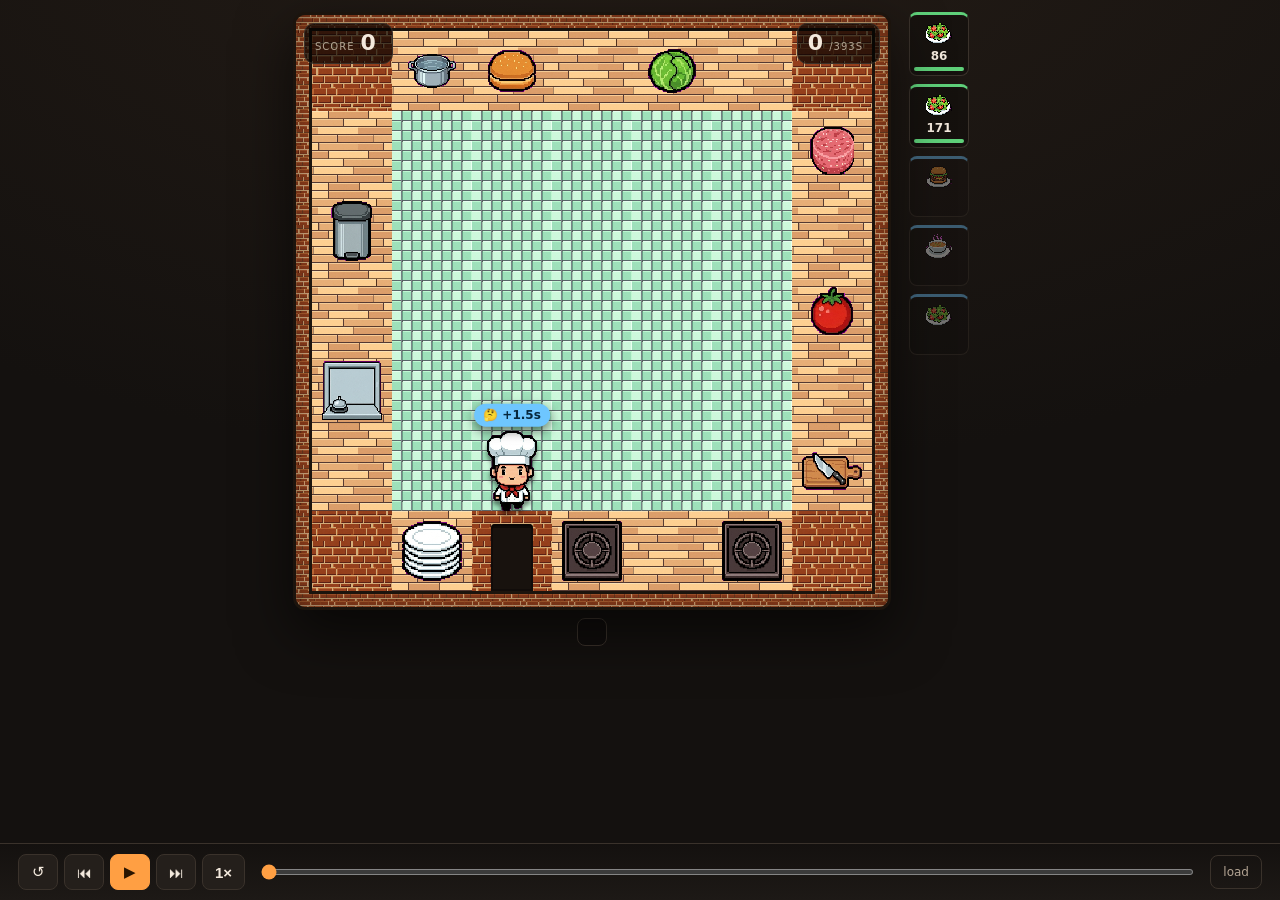
==== commit 5f90dd4e: "viewer: race mode — up to 4 models on one shared clock Refactor: the singleton viewer becomes Kitche" ====
--- a/ui/index.html
+++ b/ui/index.html
@@ -4,24 +4,15 @@
 <meta charset="utf-8" />
 <meta name="viewport" content="width=device-width, initial-scale=1" />
 <title>Kitchen Rush — Replay</title>
-<link rel="stylesheet" href="styles.css?v=4" />
+<link rel="stylesheet" href="styles.css?v=5" />
 </head>
 <body>
 <div id="app">
+  <div class="warnbar" id="warnbar" hidden></div>
   <main class="layout">
-    <div class="stage-col">
-    <!-- the kitchen; score/time overlaid on its corners -->
-    <div class="stage" id="stage">
-      <div class="hud hud-left"><span class="k">score</span><b id="score">0</b><i class="delta" id="scoreDelta"></i></div>
-      <div class="hud hud-right"><b id="clock">0</b><span class="k">/<span id="horizon">0</span>s</span><i class="combo" id="combo"></i></div>
-      <div class="grid" id="grid"></div>
-      <div class="fx-layer" id="fxLayer"></div>
-      <div class="chef" id="chef"></div>
-      <div class="think-bubble" id="thinkBubble" hidden>🤔 <b id="thinkAmt"></b></div>
-    </div>
-    <div class="caption" id="caption">&nbsp;</div>
-    </div>
-    <!-- order rack to the right of the kitchen -->
+    <!-- one pane per replay; ?replays=a.json,b.json races up to 4 on one shared clock -->
+    <div class="panes" id="panes"></div>
+    <!-- ticket rail: the single pane's own rack, or the shared race rail with per-model pips -->
     <div class="orders-rack" id="orders"></div>
   </main>
 
@@ -33,12 +24,13 @@
       <button id="btnStepFwd" title="step forward (→)">⏭</button>
       <button id="btnSpeed" title="cycle speed">1×</button>
     </div>
+    <span class="gclock" id="gclock" hidden><b id="gt">0</b><span class="k">/<span id="gh">0</span>s</span></span>
     <input type="range" id="scrub" class="scrub" min="0" max="1000" value="0" />
-    <label class="filebtn" title="load a replay JSON">load<input type="file" id="fileInput" accept=".json,application/json" hidden /></label>
+    <label class="filebtn" title="load replay JSON(s) — pick several to race them">load<input type="file" id="fileInput" accept=".json,application/json" multiple hidden /></label>
   </footer>
 </div>
 
-<script src="sprites.js?v=4"></script>
-<script src="app.js?v=4"></script>
+<script src="sprites.js?v=5"></script>
+<script src="app.js?v=5"></script>
 </body>
 </html>
--- a/ui/styles.css
+++ b/ui/styles.css
@@ -14,9 +14,40 @@
 }
 #app { min-height: 100vh; display: flex; flex-direction: column; }
 
-/* kitchen + a vertical order rail on its right, top-aligned so the transport stays on-screen */
+/* kitchen pane(s) + one vertical order rail, top-aligned so the transport stays on-screen */
 .layout { flex: 1; display: flex; flex-direction: row; align-items: flex-start; justify-content: center; gap: 18px; padding: 12px 18px; }
-.stage-col { display: flex; flex-direction: column; align-items: center; gap: 10px; }
+.panes { display: flex; flex-wrap: wrap; gap: 18px; justify-content: center; align-items: flex-start; }
+.pane { display: flex; flex-direction: column; gap: 8px; align-items: center; }
+.pane .caption { max-width: 100%; }
+
+/* race chrome: pane headers (label chip / rank / score) appear only with 2+ panes */
+.pane-head { display: none; width: 100%; align-items: center; gap: 8px; padding: 0 2px; }
+.panes.multi .pane-head { display: flex; }
+.panes.multi .hud { display: none; }       /* score/clock move to the header + transport */
+.panes.compact .caption { display: none; } /* 3-4 panes: captions off, think bubbles stay */
+.pane-head .plabel { display: flex; align-items: center; gap: 6px; font-size: 13px; }
+.pane-head .plabel::before { content: ""; width: 10px; height: 10px; border-radius: 3px; background: var(--phue, var(--blue)); }
+.pane-head .rank { font-style: normal; font-weight: 800; font-size: 12px; color: var(--muted); border: 1px solid var(--line); border-radius: 6px; padding: 1px 6px; }
+.pane-head .rank.lead { color: #2a1500; background: var(--accent2); border-color: var(--accent2); }
+.pane-head .pcombo { color: var(--accent2); font-weight: 800; font-size: 12px; }
+.pane-head .pscore { margin-left: auto; font-weight: 800; font-size: 16px; font-variant-numeric: tabular-nums; }
+.pane-head .pscore.bump { animation: bump .45s ease-out; }
+@keyframes bump { 30% { transform: scale(1.3); color: var(--accent2); } }
+.pane.done .stage { filter: saturate(.5) brightness(.7); transition: filter .4s; }
+.pane.done .pane-head .plabel::after { content: "finished"; font-size: 9px; color: var(--muted); text-transform: uppercase; letter-spacing: 1px; margin-left: 4px; }
+
+/* per-model status pips on shared race tickets */
+.tk-pips { display: flex; gap: 4px; justify-content: center; padding-top: 2px; }
+.pip { display: block; width: 8px; height: 8px; border-radius: 50%; border: 2px solid var(--muted); background: transparent; }
+.pip.served { background: var(--green); border-color: var(--green); }
+.pip.expired { background: var(--red); border-color: var(--red); }
+.ticket.settled { opacity: .45; }
+
+.warnbar { text-align: center; font-size: 12px; color: var(--accent2); background: #3a2b08; border: 1px solid #6b5210; border-radius: 8px; padding: 5px 14px; margin: 10px auto 0; width: fit-content; }
+.gclock { display: flex; align-items: baseline; gap: 2px; background: var(--panel); border: 1px solid var(--line); border-radius: 8px; padding: 5px 10px; font-variant-numeric: tabular-nums; }
+.gclock[hidden], .warnbar[hidden] { display: none; }
+.gclock b { font-size: 15px; }
+.gclock .k { font-size: 10px; color: var(--muted); }
 
 /* ---- order rack (vertical, right of the kitchen) ---- */
 .orders-rack { display: flex; flex-direction: column; gap: 8px; align-items: stretch; width: 78px; }
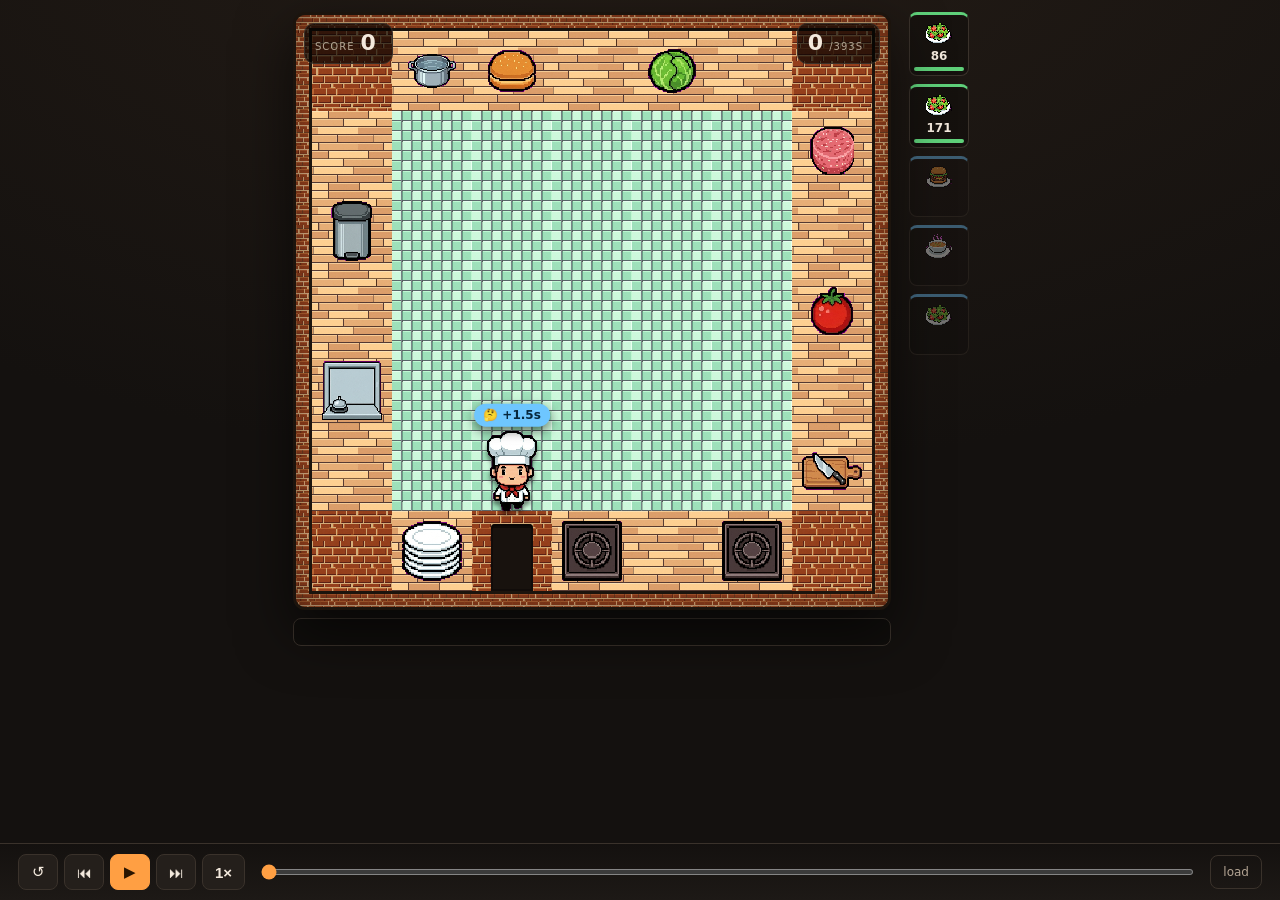
==== commit d4c22fca: "Hero GIF v2: 2x slower, sharper, tight crop; fix pane-shift bug in viewer - docs/assets/duel_b5.gif " ====
--- a/ui/index.html
+++ b/ui/index.html
@@ -4,7 +4,7 @@
 <meta charset="utf-8" />
 <meta name="viewport" content="width=device-width, initial-scale=1" />
 <title>Kitchen Rush — Replay</title>
-<link rel="stylesheet" href="styles.css?v=5" />
+<link rel="stylesheet" href="styles.css?v=6" />
 </head>
 <body>
 <div id="app">
--- a/ui/styles.css
+++ b/ui/styles.css
@@ -18,7 +18,9 @@
 .layout { flex: 1; display: flex; flex-direction: row; align-items: flex-start; justify-content: center; gap: 18px; padding: 12px 18px; }
 .panes { display: flex; flex-wrap: wrap; gap: 18px; justify-content: center; align-items: flex-start; }
 .pane { display: flex; flex-direction: column; gap: 8px; align-items: center; }
-.pane .caption { max-width: 100%; }
+/* width:0 + min-width:100%: the caption must never drive pane width, or panes shift as the
+   action text changes length; it takes the stage's width and ellipsizes instead */
+.pane .caption { width: 0; min-width: 100%; box-sizing: border-box; white-space: nowrap; overflow: hidden; text-overflow: ellipsis; }
 
 /* race chrome: pane headers (label chip / rank / score) appear only with 2+ panes */
 .pane-head { display: none; width: 100%; align-items: center; gap: 8px; padding: 0 2px; }
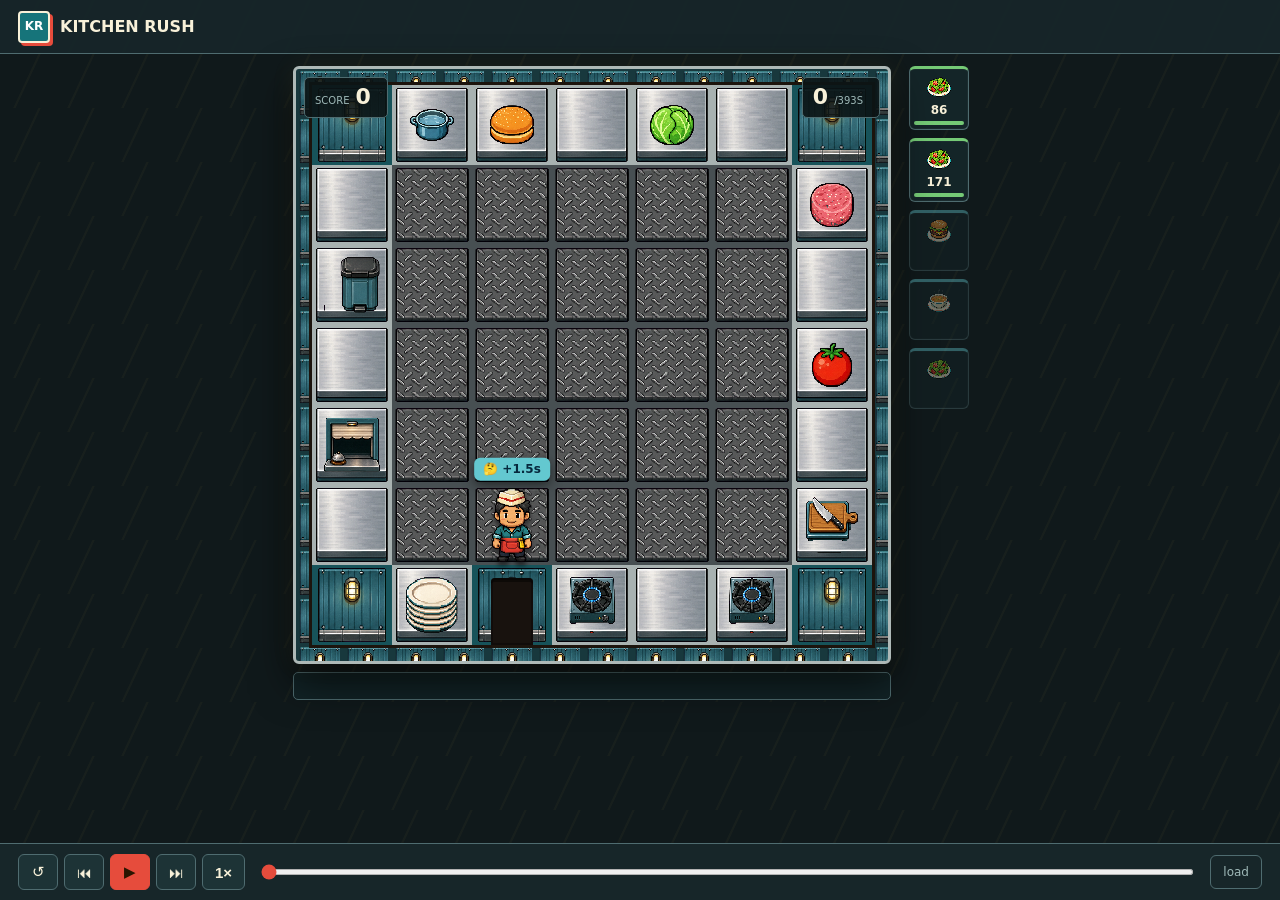
==== commit ea7c1250: "Replace replay viewer with Midnight Truck theme" ====
--- a/ui/index.html
+++ b/ui/index.html
@@ -4,10 +4,16 @@
 <meta charset="utf-8" />
 <meta name="viewport" content="width=device-width, initial-scale=1" />
 <title>Kitchen Rush — Replay</title>
-<link rel="stylesheet" href="styles.css?v=6" />
+<link rel="stylesheet" href="styles.css?v=7" />
 </head>
 <body>
 <div id="app">
+  <header class="masthead">
+    <div class="brand" aria-label="Kitchen Rush">
+      <span class="brand-mark" aria-hidden="true">KR</span>
+      <strong>KITCHEN RUSH</strong>
+    </div>
+  </header>
   <div class="warnbar" id="warnbar" hidden></div>
   <main class="layout">
     <!-- one pane per replay; ?replays=a.json,b.json races up to 4 on one shared clock -->
@@ -30,7 +36,7 @@
   </footer>
 </div>
 
-<script src="sprites.js?v=5"></script>
-<script src="app.js?v=5"></script>
+<script src="sprites.js?v=8"></script>
+<script src="app.js?v=8"></script>
 </body>
 </html>
--- a/ui/styles.css
+++ b/ui/styles.css
@@ -1,18 +1,33 @@
 /* Kitchen Rush replay — vanilla CSS. Centered walled kitchen; state lives on the board. */
 :root {
-  --bg: #14110f; --bg2: #1d1916; --panel: #241f1b; --line: #3a322b;
-  --ink: #f3e9dd; --muted: #b3a493;
-  --accent: #ff9f43; --accent2: #ffd45e; --green: #5fd07a; --red: #ff6b6b; --blue: #6ec6ff;
-  --floor: #5b6b4a; --cell: 64px;
+  --bg: #10191b; --bg2: #172629; --panel: #1d3336; --line: #4f6c70;
+  --ink: #f8f1d9; --muted: #9fb9b8; --accent: #e64c3c; --accent2: #f2ce55;
+  --green: #75ca76; --red: #ff665d; --blue: #63c8d0; --floor: #4c5b60;
+  --stage-bg: #18383d; --stage-border: #aeb9b7; --ticket-bg: #142528;
+  --hud-bg: #0b1415e8; --caption-bg: #122326;
+  --body-pattern: linear-gradient(115deg, transparent 0 48%, #f2ce5509 49% 51%, transparent 52% 100%);
+  --body-pattern-size: 54px 54px;
   font-synthesis: none;
 }
 * { box-sizing: border-box; }
 html, body { margin: 0; height: 100%; }
 body {
-  background: radial-gradient(1100px 560px at 50% -10%, #241c16, var(--bg)) fixed;
+  background-color: var(--bg); background-image: var(--body-pattern); background-size: var(--body-pattern-size); background-attachment: fixed;
   color: var(--ink); font: 14px/1.4 ui-sans-serif, system-ui, -apple-system, "Segoe UI", Roboto, sans-serif;
 }
 #app { min-height: 100vh; display: flex; flex-direction: column; }
+
+.masthead {
+  min-height: 54px; display: flex; align-items: center; justify-content: space-between; gap: 18px;
+  padding: 8px 18px; border-bottom: 1px solid var(--line); background: color-mix(in srgb, var(--bg2) 94%, transparent);
+}
+.brand { display: flex; align-items: center; gap: 10px; min-width: 0; }
+.brand strong { font-size: 16px; line-height: 1; white-space: nowrap; }
+.brand-mark {
+  width: 32px; height: 32px; display: grid; place-items: center; flex: 0 0 auto;
+  background: #16747a; color: #fff; border: 2px solid var(--ink); border-radius: 4px;
+  box-shadow: 3px 3px 0 var(--accent); font-size: 12px; font-weight: 900;
+}
 
 /* kitchen pane(s) + one vertical order rail, top-aligned so the transport stays on-screen */
 .layout { flex: 1; display: flex; flex-direction: row; align-items: flex-start; justify-content: center; gap: 18px; padding: 12px 18px; }
@@ -29,14 +44,14 @@
 .panes.compact .caption { display: none; } /* 3-4 panes: captions off, think bubbles stay */
 .pane-head .plabel { display: flex; align-items: center; gap: 6px; font-size: 13px; }
 .pane-head .plabel::before { content: ""; width: 10px; height: 10px; border-radius: 3px; background: var(--phue, var(--blue)); }
-.pane-head .rank { font-style: normal; font-weight: 800; font-size: 12px; color: var(--muted); border: 1px solid var(--line); border-radius: 6px; padding: 1px 6px; }
+.pane-head .rank { font-style: normal; font-weight: 800; font-size: 12px; color: var(--muted); border: 1px solid var(--line); border-radius: 4px; padding: 1px 6px; }
 .pane-head .rank.lead { color: #2a1500; background: var(--accent2); border-color: var(--accent2); }
 .pane-head .pcombo { color: var(--accent2); font-weight: 800; font-size: 12px; }
 .pane-head .pscore { margin-left: auto; font-weight: 800; font-size: 16px; font-variant-numeric: tabular-nums; }
 .pane-head .pscore.bump { animation: bump .45s ease-out; }
 @keyframes bump { 30% { transform: scale(1.3); color: var(--accent2); } }
 .pane.done .stage { filter: saturate(.5) brightness(.7); transition: filter .4s; }
-.pane.done .pane-head .plabel::after { content: "finished"; font-size: 9px; color: var(--muted); text-transform: uppercase; letter-spacing: 1px; margin-left: 4px; }
+.pane.done .pane-head .plabel::after { content: "finished"; font-size: 9px; color: var(--muted); text-transform: uppercase; letter-spacing: 0; margin-left: 4px; }
 
 /* per-model status pips on shared race tickets */
 .tk-pips { display: flex; gap: 4px; justify-content: center; padding-top: 2px; }
@@ -45,8 +60,8 @@
 .pip.expired { background: var(--red); border-color: var(--red); }
 .ticket.settled { opacity: .45; }
 
-.warnbar { text-align: center; font-size: 12px; color: var(--accent2); background: #3a2b08; border: 1px solid #6b5210; border-radius: 8px; padding: 5px 14px; margin: 10px auto 0; width: fit-content; }
-.gclock { display: flex; align-items: baseline; gap: 2px; background: var(--panel); border: 1px solid var(--line); border-radius: 8px; padding: 5px 10px; font-variant-numeric: tabular-nums; }
+.warnbar { text-align: center; font-size: 12px; color: var(--accent2); background: var(--panel); border: 1px solid var(--line); border-radius: 6px; padding: 5px 14px; margin: 10px auto 0; width: fit-content; }
+.gclock { display: flex; align-items: baseline; gap: 2px; background: var(--panel); border: 1px solid var(--line); border-radius: 6px; padding: 5px 10px; font-variant-numeric: tabular-nums; }
 .gclock[hidden], .warnbar[hidden] { display: none; }
 .gclock b { font-size: 15px; }
 .gclock .k { font-size: 10px; color: var(--muted); }
@@ -54,9 +69,9 @@
 /* ---- order rack (vertical, right of the kitchen) ---- */
 .orders-rack { display: flex; flex-direction: column; gap: 8px; align-items: stretch; width: 78px; }
 .ticket {
-  width: 60px; background: #0004; border: 1px solid var(--line); border-top: 3px solid var(--muted);
-  border-radius: 8px; padding: 5px 4px 4px; display: flex; flex-direction: column; align-items: center; gap: 2px;
-  transition: opacity .3s, border-color .3s;
+  width: 60px; background: var(--ticket-bg); border: 1px solid var(--line); border-top: 3px solid var(--muted);
+  border-radius: 6px; padding: 5px 4px 4px; display: flex; flex-direction: column; align-items: center; gap: 2px;
+  transition: opacity .3s, border-color .3s; box-shadow: inset 0 0 0 1px #ffffff08;
 }
 .ticket .kr-icon { font-size: 26px; }
 .ticket .tk-t { font-size: 12px; font-weight: 700; font-variant-numeric: tabular-nums; min-height: 14px; }
@@ -73,9 +88,9 @@
 
 /* ---- the kitchen ---- */
 .stage {
-  position: relative; background: #5a3f2c; image-rendering: pixelated;
-  border: 3px solid #1c140d; border-radius: 12px; padding: 16px;
-  box-shadow: 0 22px 55px #0009, inset 0 0 40px #0007;
+  position: relative; background: var(--stage-bg); image-rendering: pixelated;
+  border: 3px solid var(--stage-border); border-radius: 6px; padding: 16px;
+  box-shadow: 0 18px 42px #000a, 0 0 24px #f2ce5514;
 }
 .grid {
   display: grid; gap: 0;
@@ -87,9 +102,9 @@
   position: relative; display: flex; align-items: center; justify-content: center;
   background-color: var(--floor); background-size: cover; background-position: center; image-rendering: pixelated;
 }
-.tile.floor { background-color: #5b6b4a; }
-.tile.counter { background-color: #7a5a3c; }
-.tile.wall { background-color: #5a3f2c; }
+.tile.floor { background-color: #474f52; }
+.tile.counter { background-color: #a8b2b1; }
+.tile.wall { background-color: #17535a; }
 .tile.station .kr-icon { font-size: calc(var(--cell) * .74); line-height: 1; z-index: 1; }
 .tile.station.ING .kr-icon { font-size: calc(var(--cell) * .6); }
 /* doorway: a dark threshold cut into the wall (NOT floor-green) */
@@ -122,11 +137,11 @@
 
 /* ---- HUD overlays on the kitchen corners ---- */
 .hud {
-  position: absolute; top: 8px; z-index: 8; background: #000000aa; border: 1px solid var(--line);
-  border-radius: 10px; padding: 4px 10px; display: flex; align-items: baseline; gap: 6px;
+  position: absolute; top: 8px; z-index: 8; background: var(--hud-bg); border: 1px solid var(--line);
+  border-radius: 5px; padding: 4px 10px; display: flex; align-items: baseline; gap: 6px;
 }
 .hud-left { left: 8px; } .hud-right { right: 8px; }
-.hud .k { font-size: 10px; color: var(--muted); text-transform: uppercase; letter-spacing: 1px; }
+.hud .k { font-size: 10px; color: var(--muted); text-transform: uppercase; letter-spacing: 0; }
 .hud b { font-size: 22px; font-weight: 800; font-variant-numeric: tabular-nums; }
 .hud .delta { font-weight: 700; opacity: 0; font-size: 14px; font-style: normal; }
 .hud .delta.show { animation: floatup 1s ease-out; }
@@ -164,14 +179,14 @@
 
 .think-bubble {
   position: absolute; z-index: 9; background: var(--blue); color: #06283d; font-weight: 800;
-  padding: 3px 9px; border-radius: 12px; font-size: 12px; box-shadow: 0 4px 12px #0008;
+  padding: 3px 9px; border-radius: 6px; font-size: 12px; box-shadow: 0 4px 12px #0008;
   transform: translate(-50%, -120%); white-space: nowrap; animation: pulse 1s ease-in-out infinite;
 }
 @keyframes pulse { 50% { transform: translate(-50%, -128%) scale(1.05); } }
 
 .caption {
-  min-height: 20px; font-size: 12.5px; color: var(--muted); background: #0003;
-  border: 1px solid var(--line); border-radius: 8px; padding: 4px 12px; max-width: 70vw; text-align: center;
+  min-height: 20px; font-size: 12.5px; color: var(--muted); background: var(--caption-bg);
+  border: 1px solid var(--line); border-radius: 5px; padding: 4px 12px; max-width: 70vw; text-align: center;
 }
 .caption b { color: var(--ink); } .caption.ok b { color: var(--green); }
 .caption.bad { color: #ffb4b4; } .caption.bad b { color: var(--red); }
@@ -197,12 +212,26 @@
 @keyframes steam { 0% { opacity: 0; transform: translate(-50%,-40%) scale(.4);} 30% { opacity: .85;} 100% { opacity: 0; transform: translate(-50%,-130%) scale(1);} }
 
 /* ---- transport ---- */
-.transport { display: flex; align-items: center; gap: 14px; padding: 10px 18px; border-top: 1px solid var(--line); background: linear-gradient(var(--bg), var(--bg2)); }
+.transport { display: flex; align-items: center; gap: 14px; padding: 10px 18px; border-top: 1px solid var(--line); background: var(--bg2); }
 .transport .buttons { display: flex; gap: 6px; }
-.transport button { width: 40px; height: 36px; padding: 0; font-size: 15px; display: inline-flex; align-items: center; justify-content: center; background: var(--panel); color: var(--ink); border: 1px solid var(--line); border-radius: 8px; cursor: pointer; }
+.transport button { width: 40px; height: 36px; padding: 0; font-size: 15px; display: inline-flex; align-items: center; justify-content: center; background: var(--panel); color: var(--ink); border: 1px solid var(--line); border-radius: 6px; cursor: pointer; }
 .transport button:hover { border-color: var(--accent); }
 .transport button.primary { background: var(--accent); color: #2a1500; border-color: var(--accent); font-weight: 800; }
 #btnSpeed { width: auto; padding: 0 12px; font-weight: 700; }
 .scrub { flex: 1; accent-color: var(--accent); height: 6px; }
-.filebtn { font-size: 12px; color: var(--muted); border: 1px solid var(--line); border-radius: 8px; padding: 8px 12px; cursor: pointer; }
+.filebtn { font-size: 12px; color: var(--muted); border: 1px solid var(--line); border-radius: 6px; padding: 8px 12px; cursor: pointer; }
 .filebtn:hover { border-color: var(--accent); color: var(--ink); }
+
+@media (max-width: 700px) {
+  .masthead { justify-content: center; padding: 10px 12px; }
+  .brand { justify-content: center; }
+  .layout { flex-wrap: wrap; gap: 10px; padding: 10px 8px; }
+  .panes { gap: 10px; width: 100%; }
+  .orders-rack { width: 100%; flex-direction: row; overflow-x: auto; padding: 2px 4px 8px; }
+  .ticket { flex: 0 0 60px; }
+  .transport { position: sticky; bottom: 0; z-index: 20; flex-wrap: wrap; gap: 8px; padding: 8px 10px; }
+  .transport .buttons { flex: 1 1 auto; }
+  .transport button { width: 36px; height: 34px; }
+  .scrub { order: 3; flex-basis: 100%; }
+  .caption { max-width: calc(100vw - 20px); }
+}
